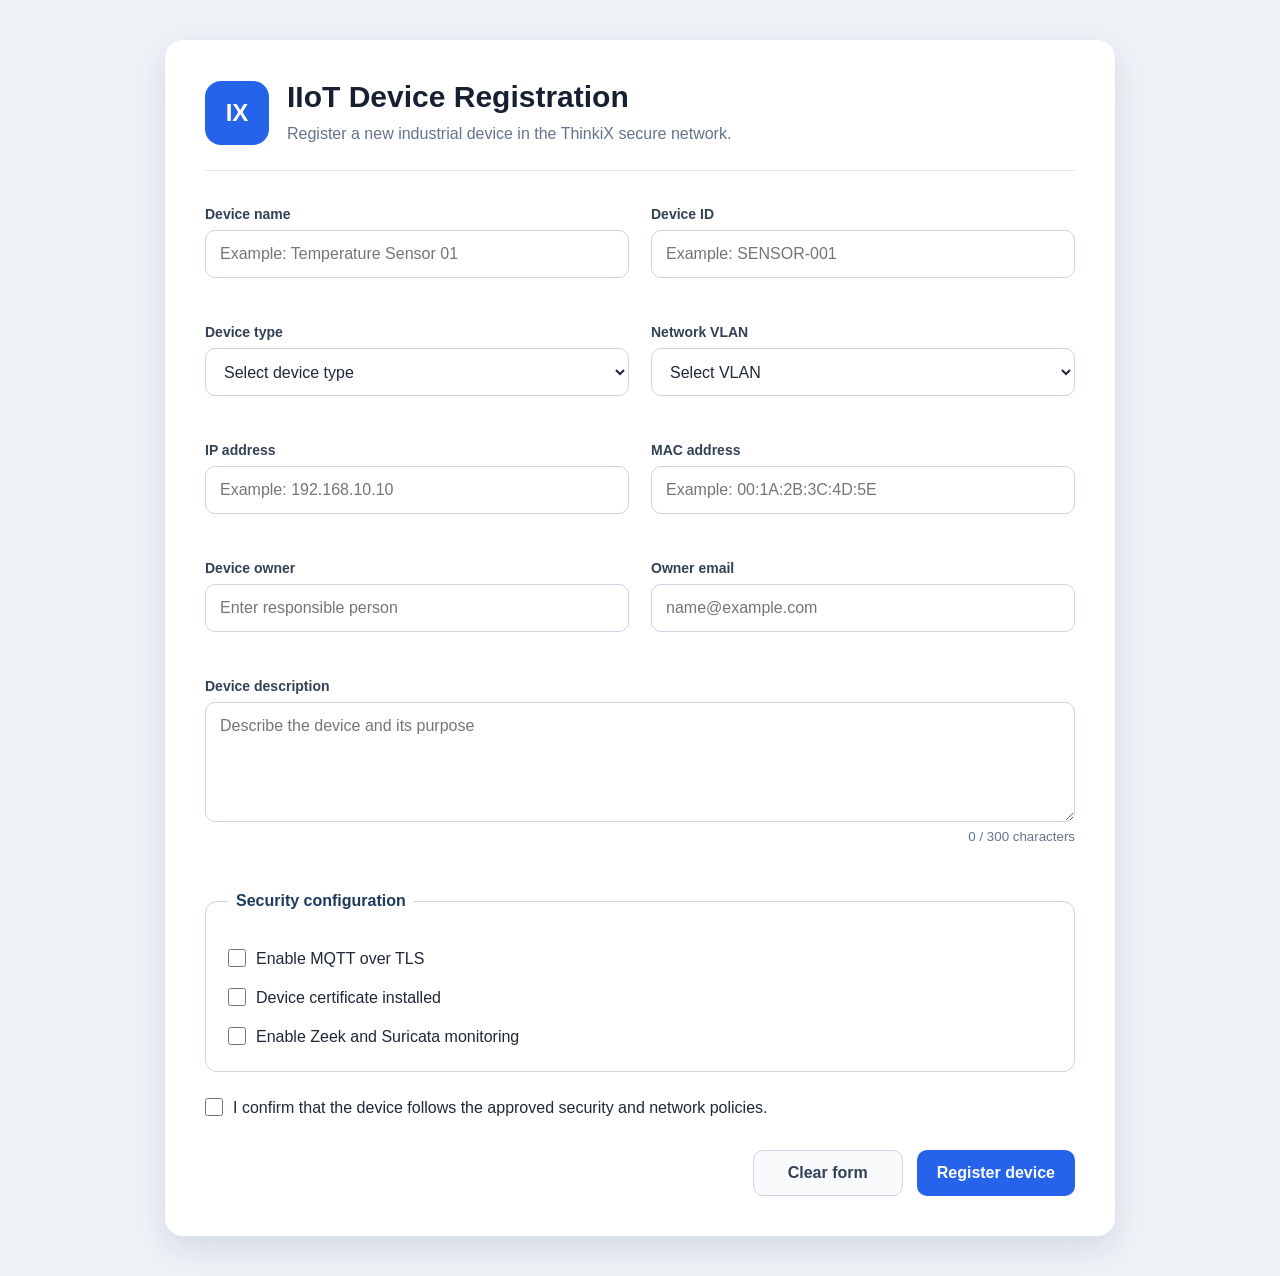
==== index.html @ 7ad6f5ff "Add files via upload" ====
<!doctype html>
<html lang="en">
  <head>
    <meta charset="UTF-8" />

    <meta name="viewport" content="width=device-width, initial-scale=1.0" />

    <title>IIoT Device Registration</title>

    <link rel="stylesheet" href="style.css" />
  </head>

  <body>
    <main class="page-container">
      <section class="form-card">
        <div class="form-header">
          <div class="logo">IX</div>

          <div>
            <h1>IIoT Device Registration</h1>

            <p>
              Register a new industrial device in the ThinkiX secure network.
            </p>
          </div>
        </div>

        <form id="deviceForm" novalidate>
          <div class="form-grid">
            <div class="form-group">
              <label for="deviceName"> Device name </label>

              <input
                type="text"
                id="deviceName"
                name="deviceName"
                placeholder="Example: Temperature Sensor 01"
              />

              <small class="error-message" id="deviceNameError"></small>
            </div>

            <div class="form-group">
              <label for="deviceId"> Device ID </label>

              <input
                type="text"
                id="deviceId"
                name="deviceId"
                placeholder="Example: SENSOR-001"
              />

              <small class="error-message" id="deviceIdError"></small>
            </div>

            <div class="form-group">
              <label for="deviceType"> Device type </label>

              <select id="deviceType" name="deviceType">
                <option value="">Select device type</option>

                <option value="temperature-sensor">Temperature Sensor</option>

                <option value="pressure-sensor">Pressure Sensor</option>

                <option value="vibration-sensor">Vibration Sensor</option>

                <option value="plc-controller">PLC Controller</option>

                <option value="robotic-arm">Robotic Arm</option>

                <option value="monitoring-server">Monitoring Server</option>
              </select>

              <small class="error-message" id="deviceTypeError"></small>
            </div>

            <div class="form-group">
              <label for="vlan"> Network VLAN </label>

              <select id="vlan" name="vlan">
                <option value="">Select VLAN</option>

                <option value="10">VLAN 10 — IoT Sensors</option>

                <option value="20">VLAN 20 — Robotics and PLCs</option>

                <option value="30">VLAN 30 — Firewall</option>

                <option value="40">VLAN 40 — Monitoring</option>

                <option value="50">VLAN 50 — Management</option>
              </select>

              <small class="error-message" id="vlanError"></small>
            </div>

            <div class="form-group">
              <label for="ipAddress"> IP address </label>

              <input
                type="text"
                id="ipAddress"
                name="ipAddress"
                placeholder="Example: 192.168.10.10"
              />

              <small class="error-message" id="ipAddressError"></small>
            </div>

            <div class="form-group">
              <label for="macAddress"> MAC address </label>

              <input
                type="text"
                id="macAddress"
                name="macAddress"
                placeholder="Example: 00:1A:2B:3C:4D:5E"
              />

              <small class="error-message" id="macAddressError"></small>
            </div>

            <div class="form-group">
              <label for="ownerName"> Device owner </label>

              <input
                type="text"
                id="ownerName"
                name="ownerName"
                placeholder="Enter responsible person"
              />

              <small class="error-message" id="ownerNameError"></small>
            </div>

            <div class="form-group">
              <label for="email"> Owner email </label>

              <input
                type="email"
                id="email"
                name="email"
                placeholder="name@example.com"
              />

              <small class="error-message" id="emailError"></small>
            </div>
          </div>

          <div class="form-group full-width">
            <label for="description"> Device description </label>

            <textarea
              id="description"
              name="description"
              rows="5"
              placeholder="Describe the device and its purpose"
            ></textarea>

            <small class="character-count" id="characterCount">
              0 / 300 characters
            </small>

            <small class="error-message" id="descriptionError"></small>
          </div>

          <fieldset class="security-section">
            <legend>Security configuration</legend>

            <label class="checkbox-label">
              <input type="checkbox" id="tlsEnabled" name="tlsEnabled" />

              <span> Enable MQTT over TLS </span>
            </label>

            <label class="checkbox-label">
              <input
                type="checkbox"
                id="certificateInstalled"
                name="certificateInstalled"
              />

              <span> Device certificate installed </span>
            </label>

            <label class="checkbox-label">
              <input
                type="checkbox"
                id="monitoringEnabled"
                name="monitoringEnabled"
              />

              <span> Enable Zeek and Suricata monitoring </span>
            </label>
          </fieldset>

          <label class="checkbox-label agreement">
            <input type="checkbox" id="agreement" name="agreement" />

            <span>
              I confirm that the device follows the approved security and
              network policies.
            </span>
          </label>

          <small class="error-message" id="agreementError"></small>

          <div class="button-group">
            <button type="reset" class="secondary-button" id="resetButton">
              Clear form
            </button>

            <button type="submit" class="primary-button">
              Register device
            </button>
          </div>
        </form>

        <div class="success-message" id="successMessage" role="alert">
          <h2>Registration successful</h2>

          <p>
            The device information has been validated and submitted
            successfully.
          </p>
        </div>
      </section>
    </main>

    <script src="script.js"></script>
  </body>
</html>
---- style.css ----
* {
  box-sizing: border-box;
  margin: 0;
  padding: 0;
}

body {
  min-height: 100vh;
  font-family: Arial, Helvetica, sans-serif;
  background: #eef3f8;
  color: #1f2937;
}

button,
input,
select,
textarea {
  font: inherit;
}

.page-container {
  width: 100%;
  min-height: 100vh;
  padding: 40px 20px;
  display: flex;
  justify-content: center;
  align-items: flex-start;
}

.form-card {
  width: 100%;
  max-width: 950px;
  padding: 40px;
  background: #ffffff;
  border-radius: 18px;
  box-shadow: 0 12px 35px rgba(15, 23, 42, 0.12);
}

.form-header {
  display: flex;
  align-items: center;
  gap: 18px;
  margin-bottom: 35px;
  padding-bottom: 24px;
  border-bottom: 1px solid #dbe4ee;
}

.logo {
  width: 64px;
  height: 64px;
  flex-shrink: 0;
  display: grid;
  place-items: center;
  border-radius: 16px;
  background: #2563eb;
  color: #ffffff;
  font-size: 24px;
  font-weight: 700;
}

.form-header h1 {
  margin-bottom: 8px;
  font-size: 30px;
  color: #172033;
}

.form-header p {
  line-height: 1.5;
  color: #64748b;
}

.form-grid {
  display: grid;
  grid-template-columns: repeat(2, 1fr);
  gap: 22px;
}

.form-group {
  display: flex;
  flex-direction: column;
}

.form-group label {
  margin-bottom: 8px;
  font-size: 14px;
  font-weight: 700;
  color: #334155;
}

input,
select,
textarea {
  width: 100%;
  border: 1px solid #cbd5e1;
  border-radius: 10px;
  background: #ffffff;
  color: #1f2937;
  outline: none;
  transition:
    border-color 0.2s,
    box-shadow 0.2s;
}

input,
select {
  height: 48px;
  padding: 0 14px;
}

textarea {
  min-height: 120px;
  padding: 14px;
  resize: vertical;
}

input:focus,
select:focus,
textarea:focus {
  border-color: #2563eb;
  box-shadow: 0 0 0 3px rgba(37, 99, 235, 0.15);
}

input.invalid,
select.invalid,
textarea.invalid {
  border-color: #dc2626;
}

.full-width {
  margin-top: 22px;
}

.character-count {
  margin-top: 7px;
  text-align: right;
  color: #64748b;
}

.error-message {
  min-height: 18px;
  margin-top: 6px;
  color: #dc2626;
  font-size: 13px;
}

.security-section {
  margin-top: 24px;
  padding: 22px;
  border: 1px solid #cbd5e1;
  border-radius: 12px;
}

.security-section legend {
  padding: 0 8px;
  font-weight: 700;
  color: #1e3a5f;
}

.checkbox-label {
  display: flex;
  align-items: flex-start;
  gap: 10px;
  margin-top: 15px;
  line-height: 1.5;
  cursor: pointer;
}

.checkbox-label input {
  width: 18px;
  height: 18px;
  margin-top: 2px;
  accent-color: #2563eb;
}

.agreement {
  margin-top: 24px;
}

.button-group {
  display: flex;
  justify-content: flex-end;
  gap: 14px;
  margin-top: 30px;
}

button {
  min-width: 150px;
  padding: 13px 20px;
  border: none;
  border-radius: 10px;
  font-weight: 700;
  cursor: pointer;
  transition:
    transform 0.2s,
    background 0.2s;
}

button:hover {
  transform: translateY(-1px);
}

.primary-button {
  background: #2563eb;
  color: #ffffff;
}

.primary-button:hover {
  background: #1d4ed8;
}

.secondary-button {
  border: 1px solid #cbd5e1;
  background: #f8fafc;
  color: #334155;
}

.secondary-button:hover {
  background: #e2e8f0;
}

.success-message {
  display: none;
  margin-top: 28px;
  padding: 20px;
  border: 1px solid #86efac;
  border-radius: 12px;
  background: #f0fdf4;
  color: #166534;
}

.success-message h2 {
  margin-bottom: 8px;
  font-size: 20px;
}

.success-message.show {
  display: block;
}

@media (max-width: 700px) {
  .page-container {
    padding: 20px 12px;
  }

  .form-card {
    padding: 24px 18px;
  }

  .form-header {
    align-items: flex-start;
  }

  .form-header h1 {
    font-size: 24px;
  }

  .form-grid {
    grid-template-columns: 1fr;
  }

  .button-group {
    flex-direction: column-reverse;
  }

  button {
    width: 100%;
  }
}
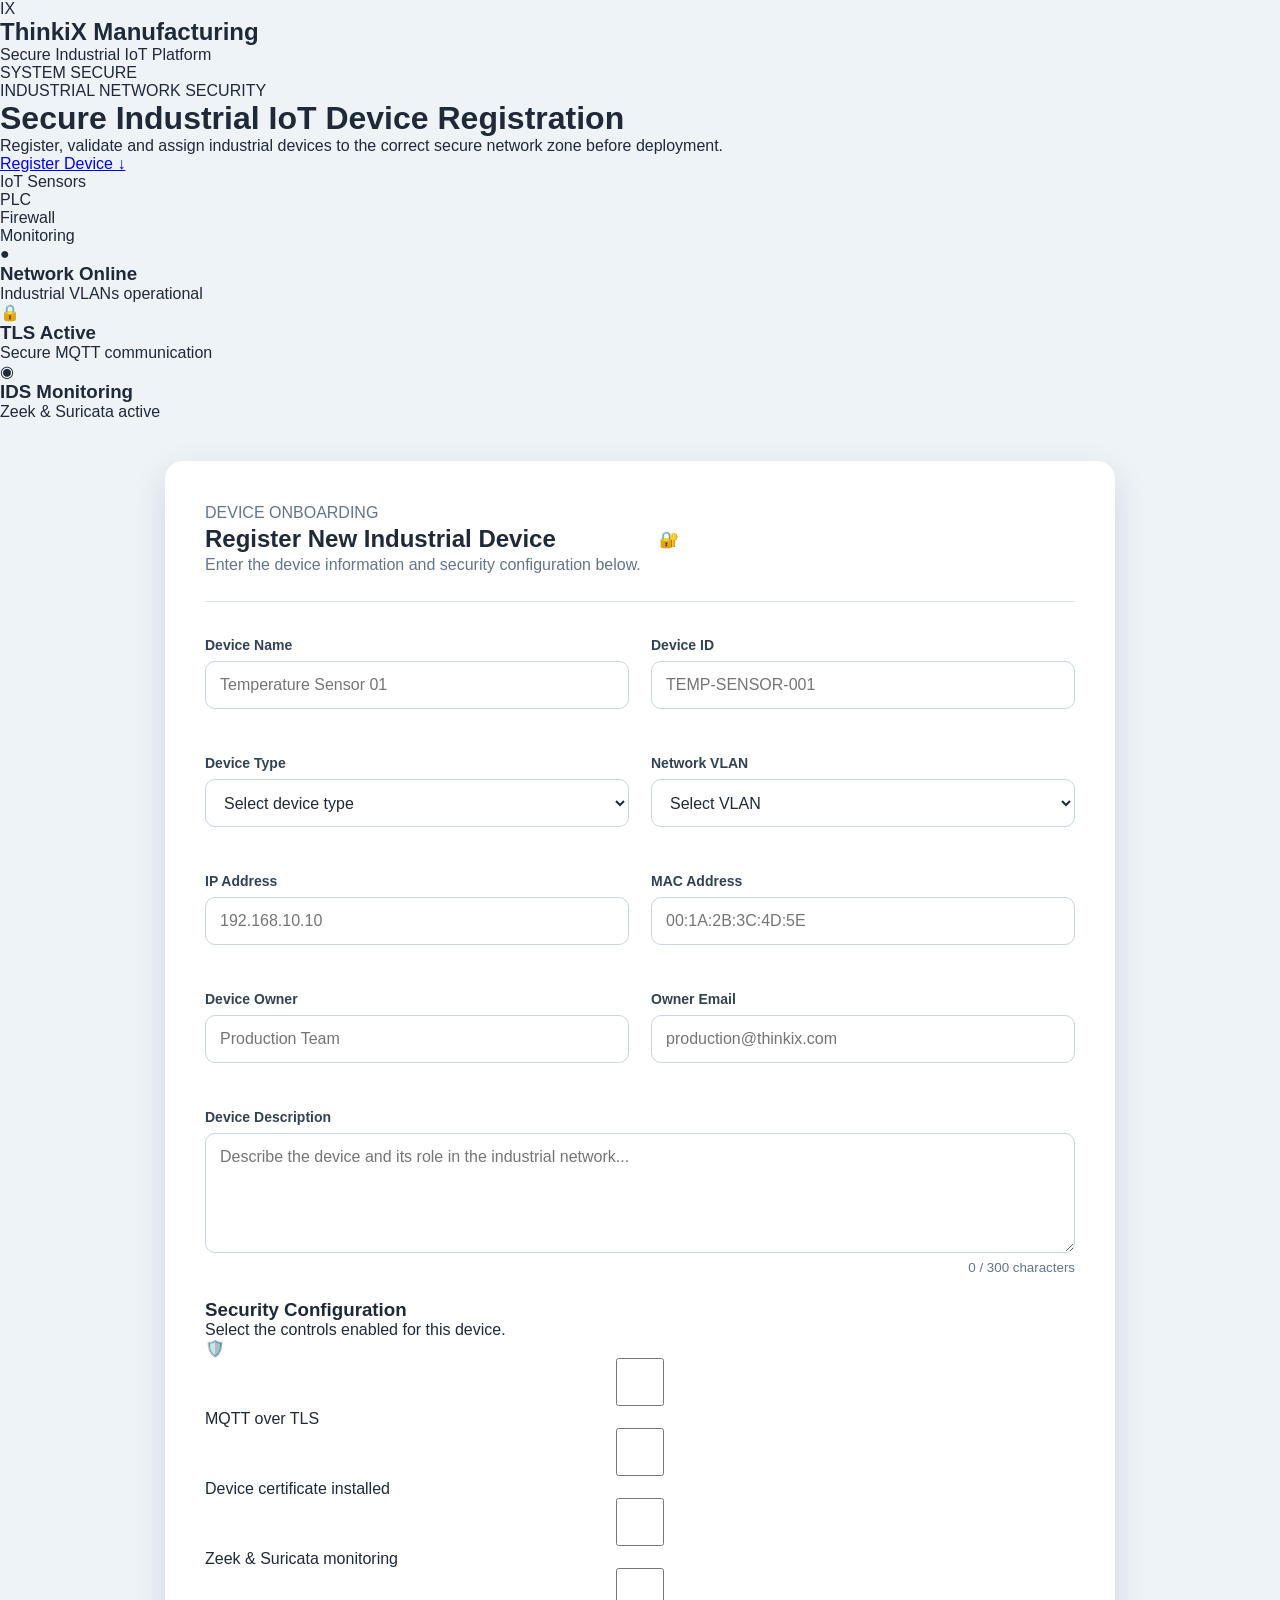
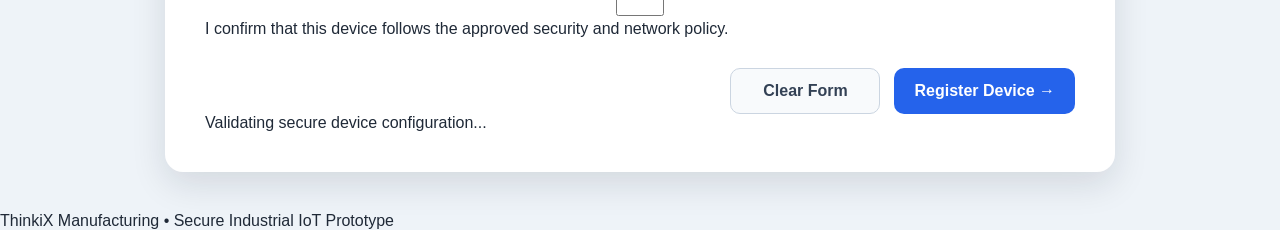
==== commit add6672b: "index.html" ====
--- a/index.html
+++ b/index.html
@@ -2,39 +2,127 @@
 <html lang="en">
   <head>
     <meta charset="UTF-8" />
-
     <meta name="viewport" content="width=device-width, initial-scale=1.0" />
 
-    <title>IIoT Device Registration</title>
+    <title>ThinkiX Secure IIoT Registration</title>
 
     <link rel="stylesheet" href="style.css" />
   </head>
 
   <body>
+    <header class="hero">
+      <nav class="navbar">
+        <div class="brand">
+          <div class="brand-icon">IX</div>
+
+          <div>
+            <h2>ThinkiX Manufacturing</h2>
+            <p>Secure Industrial IoT Platform</p>
+          </div>
+        </div>
+
+        <div class="secure-badge">
+          <span class="status-dot"></span>
+          SYSTEM SECURE
+        </div>
+      </nav>
+
+      <div class="hero-content">
+        <div class="hero-text">
+          <p class="eyebrow">INDUSTRIAL NETWORK SECURITY</p>
+
+          <h1>
+            Secure Industrial IoT
+            <span>Device Registration</span>
+          </h1>
+
+          <p class="hero-description">
+            Register, validate and assign industrial devices to the correct
+            secure network zone before deployment.
+          </p>
+
+          <a href="#registration" class="hero-button"> Register Device ↓ </a>
+        </div>
+
+        <div class="network-animation">
+          <div class="network-label sensor-label">IoT Sensors</div>
+
+          <div class="network-label plc-label">PLC</div>
+
+          <div class="network-label firewall-label">Firewall</div>
+
+          <div class="network-label ids-label">Monitoring</div>
+
+          <div class="node sensor-node"></div>
+          <div class="node plc-node"></div>
+          <div class="node firewall-node"></div>
+          <div class="node ids-node"></div>
+
+          <div class="network-line line-one"></div>
+          <div class="network-line line-two"></div>
+          <div class="network-line line-three"></div>
+
+          <div class="moving-packet packet-one"></div>
+          <div class="moving-packet packet-two"></div>
+          <div class="moving-packet packet-three"></div>
+        </div>
+      </div>
+    </header>
+
+    <section class="status-section">
+      <div class="status-card">
+        <div class="status-icon">●</div>
+
+        <div>
+          <h3>Network Online</h3>
+          <p>Industrial VLANs operational</p>
+        </div>
+      </div>
+
+      <div class="status-card">
+        <div class="status-icon">🔒</div>
+
+        <div>
+          <h3>TLS Active</h3>
+          <p>Secure MQTT communication</p>
+        </div>
+      </div>
+
+      <div class="status-card">
+        <div class="status-icon">◉</div>
+
+        <div>
+          <h3>IDS Monitoring</h3>
+          <p>Zeek & Suricata active</p>
+        </div>
+      </div>
+    </section>
+
     <main class="page-container">
-      <section class="form-card">
+      <section class="form-card" id="registration">
         <div class="form-header">
-          <div class="logo">IX</div>
-
           <div>
-            <h1>IIoT Device Registration</h1>
+            <p class="section-label">DEVICE ONBOARDING</p>
+
+            <h2>Register New Industrial Device</h2>
 
             <p>
-              Register a new industrial device in the ThinkiX secure network.
+              Enter the device information and security configuration below.
             </p>
           </div>
+
+          <div class="security-ring">🔐</div>
         </div>
 
         <form id="deviceForm" novalidate>
           <div class="form-grid">
             <div class="form-group">
-              <label for="deviceName"> Device name </label>
+              <label for="deviceName"> Device Name </label>
 
               <input
                 type="text"
                 id="deviceName"
-                name="deviceName"
-                placeholder="Example: Temperature Sensor 01"
+                placeholder="Temperature Sensor 01"
               />
 
               <small class="error-message" id="deviceNameError"></small>
@@ -43,33 +131,28 @@
             <div class="form-group">
               <label for="deviceId"> Device ID </label>
 
-              <input
-                type="text"
-                id="deviceId"
-                name="deviceId"
-                placeholder="Example: SENSOR-001"
-              />
+              <input type="text" id="deviceId" placeholder="TEMP-SENSOR-001" />
 
               <small class="error-message" id="deviceIdError"></small>
             </div>
 
             <div class="form-group">
-              <label for="deviceType"> Device type </label>
-
-              <select id="deviceType" name="deviceType">
+              <label for="deviceType"> Device Type </label>
+
+              <select id="deviceType">
                 <option value="">Select device type</option>
 
-                <option value="temperature-sensor">Temperature Sensor</option>
-
-                <option value="pressure-sensor">Pressure Sensor</option>
-
-                <option value="vibration-sensor">Vibration Sensor</option>
-
-                <option value="plc-controller">PLC Controller</option>
-
-                <option value="robotic-arm">Robotic Arm</option>
-
-                <option value="monitoring-server">Monitoring Server</option>
+                <option value="temperature">Temperature Sensor</option>
+
+                <option value="pressure">Pressure Sensor</option>
+
+                <option value="vibration">Vibration Sensor</option>
+
+                <option value="plc">PLC Controller</option>
+
+                <option value="robotic">Robotic Arm</option>
+
+                <option value="monitoring">Monitoring Server</option>
               </select>
 
               <small class="error-message" id="deviceTypeError"></small>
@@ -78,12 +161,12 @@
             <div class="form-group">
               <label for="vlan"> Network VLAN </label>
 
-              <select id="vlan" name="vlan">
+              <select id="vlan">
                 <option value="">Select VLAN</option>
 
                 <option value="10">VLAN 10 — IoT Sensors</option>
 
-                <option value="20">VLAN 20 — Robotics and PLCs</option>
+                <option value="20">VLAN 20 — Robotics / PLC</option>
 
                 <option value="30">VLAN 30 — Firewall</option>
 
@@ -96,52 +179,40 @@
             </div>
 
             <div class="form-group">
-              <label for="ipAddress"> IP address </label>
-
-              <input
-                type="text"
-                id="ipAddress"
-                name="ipAddress"
-                placeholder="Example: 192.168.10.10"
-              />
+              <label for="ipAddress"> IP Address </label>
+
+              <input type="text" id="ipAddress" placeholder="192.168.10.10" />
 
               <small class="error-message" id="ipAddressError"></small>
             </div>
 
             <div class="form-group">
-              <label for="macAddress"> MAC address </label>
+              <label for="macAddress"> MAC Address </label>
 
               <input
                 type="text"
                 id="macAddress"
-                name="macAddress"
-                placeholder="Example: 00:1A:2B:3C:4D:5E"
+                placeholder="00:1A:2B:3C:4D:5E"
               />
 
               <small class="error-message" id="macAddressError"></small>
             </div>
 
             <div class="form-group">
-              <label for="ownerName"> Device owner </label>
-
-              <input
-                type="text"
-                id="ownerName"
-                name="ownerName"
-                placeholder="Enter responsible person"
-              />
+              <label for="ownerName"> Device Owner </label>
+
+              <input type="text" id="ownerName" placeholder="Production Team" />
 
               <small class="error-message" id="ownerNameError"></small>
             </div>
 
             <div class="form-group">
-              <label for="email"> Owner email </label>
+              <label for="email"> Owner Email </label>
 
               <input
                 type="email"
                 id="email"
-                name="email"
-                placeholder="name@example.com"
+                placeholder="production@thinkix.com"
               />
 
               <small class="error-message" id="emailError"></small>
@@ -149,13 +220,13 @@
           </div>
 
           <div class="form-group full-width">
-            <label for="description"> Device description </label>
+            <label for="description"> Device Description </label>
 
             <textarea
               id="description"
-              name="description"
               rows="5"
-              placeholder="Describe the device and its purpose"
+              maxlength="300"
+              placeholder="Describe the device and its role in the industrial network..."
             ></textarea>
 
             <small class="character-count" id="characterCount">
@@ -165,42 +236,47 @@
             <small class="error-message" id="descriptionError"></small>
           </div>
 
-          <fieldset class="security-section">
-            <legend>Security configuration</legend>
-
-            <label class="checkbox-label">
-              <input type="checkbox" id="tlsEnabled" name="tlsEnabled" />
-
-              <span> Enable MQTT over TLS </span>
+          <div class="security-box">
+            <div class="security-box-header">
+              <div>
+                <h3>Security Configuration</h3>
+                <p>Select the controls enabled for this device.</p>
+              </div>
+
+              <span class="shield"> 🛡️ </span>
+            </div>
+
+            <label class="toggle-row">
+              <input type="checkbox" id="tlsEnabled" />
+
+              <span class="toggle"></span>
+
+              <span> MQTT over TLS </span>
             </label>
 
-            <label class="checkbox-label">
-              <input
-                type="checkbox"
-                id="certificateInstalled"
-                name="certificateInstalled"
-              />
+            <label class="toggle-row">
+              <input type="checkbox" id="certificateInstalled" />
+
+              <span class="toggle"></span>
 
               <span> Device certificate installed </span>
             </label>
 
-            <label class="checkbox-label">
-              <input
-                type="checkbox"
-                id="monitoringEnabled"
-                name="monitoringEnabled"
-              />
-
-              <span> Enable Zeek and Suricata monitoring </span>
+            <label class="toggle-row">
+              <input type="checkbox" id="monitoringEnabled" />
+
+              <span class="toggle"></span>
+
+              <span> Zeek & Suricata monitoring </span>
             </label>
-          </fieldset>
-
-          <label class="checkbox-label agreement">
-            <input type="checkbox" id="agreement" name="agreement" />
+          </div>
+
+          <label class="agreement-row">
+            <input type="checkbox" id="agreement" />
 
             <span>
-              I confirm that the device follows the approved security and
-              network policies.
+              I confirm that this device follows the approved security and
+              network policy.
             </span>
           </label>
 
@@ -208,25 +284,38 @@
 
           <div class="button-group">
             <button type="reset" class="secondary-button" id="resetButton">
-              Clear form
+              Clear Form
             </button>
 
             <button type="submit" class="primary-button">
-              Register device
+              <span> Register Device </span>
+
+              <span class="button-arrow"> → </span>
             </button>
           </div>
         </form>
 
-        <div class="success-message" id="successMessage" role="alert">
-          <h2>Registration successful</h2>
-
-          <p>
-            The device information has been validated and submitted
-            successfully.
-          </p>
+        <div class="loading-box" id="loadingBox">
+          <div class="loader"></div>
+
+          <p>Validating secure device configuration...</p>
+        </div>
+
+        <div class="success-message" id="successMessage">
+          <div class="success-icon">✓</div>
+
+          <div>
+            <h3>Device Registration Successful</h3>
+
+            <p>Device information passed front-end validation successfully.</p>
+          </div>
         </div>
       </section>
     </main>
+
+    <footer>
+      <p>ThinkiX Manufacturing • Secure Industrial IoT Prototype</p>
+    </footer>
 
     <script src="script.js"></script>
   </body>
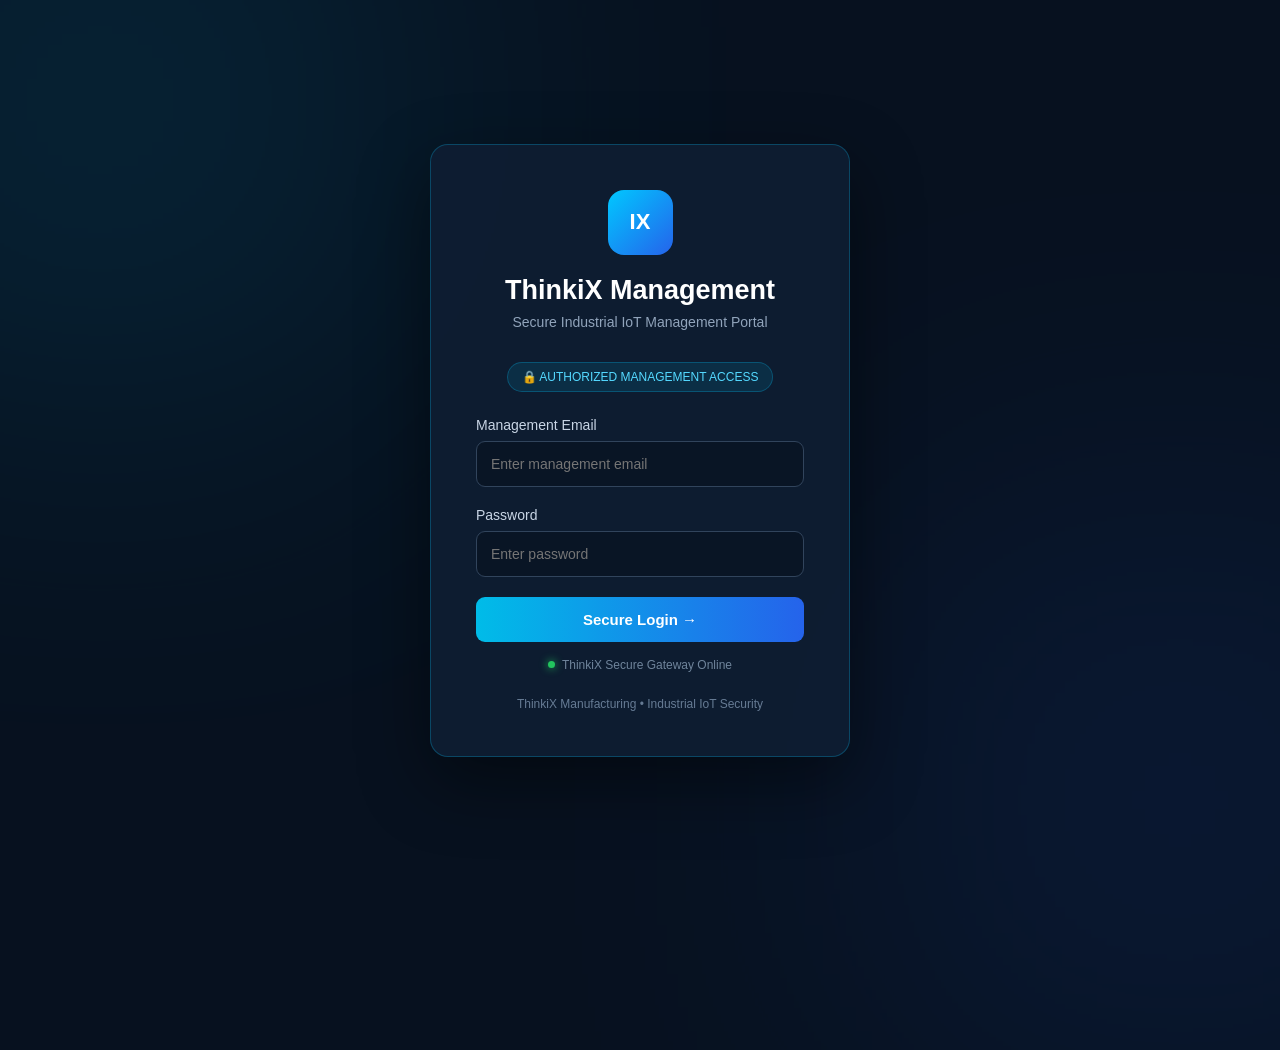
==== commit 9ccb5fb8: "index.html" ====
--- a/index.html
+++ b/index.html
@@ -4,319 +4,257 @@
     <meta charset="UTF-8" />
     <meta name="viewport" content="width=device-width, initial-scale=1.0" />
 
-    <title>ThinkiX Secure IIoT Registration</title>
-
-    <link rel="stylesheet" href="style.css" />
+    <title>ThinkiX | Management Login</title>
+
+    <style>
+      * {
+        margin: 0;
+        padding: 0;
+        box-sizing: border-box;
+        font-family: Arial, sans-serif;
+      }
+
+      body {
+        min-height: 100vh;
+        display: flex;
+        justify-content: center;
+        align-items: center;
+        background: #07111f;
+        color: white;
+        overflow: hidden;
+      }
+
+      /* Background glow */
+      body::before {
+        content: "";
+        position: absolute;
+        width: 500px;
+        height: 500px;
+        background: #00c8ff;
+        filter: blur(180px);
+        opacity: 0.15;
+        top: -150px;
+        left: -150px;
+      }
+
+      body::after {
+        content: "";
+        position: absolute;
+        width: 500px;
+        height: 500px;
+        background: #2563eb;
+        filter: blur(180px);
+        opacity: 0.15;
+        bottom: -150px;
+        right: -150px;
+      }
+
+      .login-container {
+        width: 420px;
+        padding: 45px;
+        background: rgba(15, 30, 50, 0.92);
+        border: 1px solid rgba(0, 200, 255, 0.25);
+        border-radius: 18px;
+        box-shadow: 0 25px 70px rgba(0, 0, 0, 0.45);
+        position: relative;
+        z-index: 1;
+      }
+
+      .logo {
+        width: 65px;
+        height: 65px;
+        margin: 0 auto 20px;
+        border-radius: 16px;
+        background: linear-gradient(135deg, #00c8ff, #2563eb);
+        display: flex;
+        align-items: center;
+        justify-content: center;
+        font-size: 22px;
+        font-weight: bold;
+      }
+
+      h1 {
+        text-align: center;
+        font-size: 27px;
+        margin-bottom: 8px;
+      }
+
+      .subtitle {
+        text-align: center;
+        color: #91a4bb;
+        font-size: 14px;
+        margin-bottom: 32px;
+      }
+
+      .management-badge {
+        width: fit-content;
+        margin: 0 auto 25px;
+        padding: 7px 14px;
+        border-radius: 20px;
+        background: rgba(0, 200, 255, 0.1);
+        border: 1px solid rgba(0, 200, 255, 0.25);
+        color: #54d9ff;
+        font-size: 12px;
+      }
+
+      label {
+        display: block;
+        margin-bottom: 8px;
+        color: #c8d5e5;
+        font-size: 14px;
+      }
+
+      input {
+        width: 100%;
+        padding: 14px;
+        margin-bottom: 20px;
+        border-radius: 9px;
+        border: 1px solid #31445c;
+        background: #091525;
+        color: white;
+        outline: none;
+        font-size: 14px;
+      }
+
+      input:focus {
+        border-color: #00c8ff;
+        box-shadow: 0 0 0 3px rgba(0, 200, 255, 0.08);
+      }
+
+      button {
+        width: 100%;
+        padding: 14px;
+        border: none;
+        border-radius: 9px;
+        background: linear-gradient(90deg, #00bce8, #2563eb);
+        color: white;
+        font-size: 15px;
+        font-weight: bold;
+        cursor: pointer;
+        transition: 0.2s;
+      }
+
+      button:hover {
+        transform: translateY(-2px);
+        box-shadow: 0 8px 25px rgba(0, 174, 255, 0.25);
+      }
+
+      .footer-text {
+        text-align: center;
+        margin-top: 25px;
+        color: #667b94;
+        font-size: 12px;
+      }
+
+      .status {
+        display: flex;
+        justify-content: center;
+        align-items: center;
+        gap: 7px;
+        margin-top: 16px;
+        color: #6f849b;
+        font-size: 12px;
+      }
+
+      .dot {
+        width: 7px;
+        height: 7px;
+        background: #22c55e;
+        border-radius: 50%;
+        box-shadow: 0 0 8px #22c55e;
+      }
+    </style>
   </head>
 
   <body>
-    <header class="hero">
-      <nav class="navbar">
-        <div class="brand">
-          <div class="brand-icon">IX</div>
-
-          <div>
-            <h2>ThinkiX Manufacturing</h2>
-            <p>Secure Industrial IoT Platform</p>
-          </div>
-        </div>
-
-        <div class="secure-badge">
-          <span class="status-dot"></span>
-          SYSTEM SECURE
-        </div>
-      </nav>
-
-      <div class="hero-content">
-        <div class="hero-text">
-          <p class="eyebrow">INDUSTRIAL NETWORK SECURITY</p>
-
-          <h1>
-            Secure Industrial IoT
-            <span>Device Registration</span>
-          </h1>
-
-          <p class="hero-description">
-            Register, validate and assign industrial devices to the correct
-            secure network zone before deployment.
-          </p>
-
-          <a href="#registration" class="hero-button"> Register Device ↓ </a>
-        </div>
-
-        <div class="network-animation">
-          <div class="network-label sensor-label">IoT Sensors</div>
-
-          <div class="network-label plc-label">PLC</div>
-
-          <div class="network-label firewall-label">Firewall</div>
-
-          <div class="network-label ids-label">Monitoring</div>
-
-          <div class="node sensor-node"></div>
-          <div class="node plc-node"></div>
-          <div class="node firewall-node"></div>
-          <div class="node ids-node"></div>
-
-          <div class="network-line line-one"></div>
-          <div class="network-line line-two"></div>
-          <div class="network-line line-three"></div>
-
-          <div class="moving-packet packet-one"></div>
-          <div class="moving-packet packet-two"></div>
-          <div class="moving-packet packet-three"></div>
-        </div>
+    <div class="login-container">
+      <div class="logo">IX</div>
+
+      <h1>ThinkiX Management</h1>
+
+      <p class="subtitle">Secure Industrial IoT Management Portal</p>
+
+      <div class="management-badge">🔒 AUTHORIZED MANAGEMENT ACCESS</div>
+
+      <form id="loginForm">
+        <label for="email">Management Email</label>
+
+        <input
+          type="email"
+          id="email"
+          placeholder="Enter management email"
+          required
+        />
+
+        <label for="password">Password</label>
+
+        <input
+          type="password"
+          id="password"
+          placeholder="Enter password"
+          required
+        />
+
+        <button type="submit">Secure Login →</button>
+      </form>
+
+      <div class="status">
+        <span class="dot"></span>
+        ThinkiX Secure Gateway Online
       </div>
-    </header>
-
-    <section class="status-section">
-      <div class="status-card">
-        <div class="status-icon">●</div>
-
-        <div>
-          <h3>Network Online</h3>
-          <p>Industrial VLANs operational</p>
-        </div>
-      </div>
-
-      <div class="status-card">
-        <div class="status-icon">🔒</div>
-
-        <div>
-          <h3>TLS Active</h3>
-          <p>Secure MQTT communication</p>
-        </div>
-      </div>
-
-      <div class="status-card">
-        <div class="status-icon">◉</div>
-
-        <div>
-          <h3>IDS Monitoring</h3>
-          <p>Zeek & Suricata active</p>
-        </div>
-      </div>
-    </section>
-
-    <main class="page-container">
-      <section class="form-card" id="registration">
-        <div class="form-header">
-          <div>
-            <p class="section-label">DEVICE ONBOARDING</p>
-
-            <h2>Register New Industrial Device</h2>
-
-            <p>
-              Enter the device information and security configuration below.
-            </p>
-          </div>
-
-          <div class="security-ring">🔐</div>
-        </div>
-
-        <form id="deviceForm" novalidate>
-          <div class="form-grid">
-            <div class="form-group">
-              <label for="deviceName"> Device Name </label>
-
-              <input
-                type="text"
-                id="deviceName"
-                placeholder="Temperature Sensor 01"
-              />
-
-              <small class="error-message" id="deviceNameError"></small>
-            </div>
-
-            <div class="form-group">
-              <label for="deviceId"> Device ID </label>
-
-              <input type="text" id="deviceId" placeholder="TEMP-SENSOR-001" />
-
-              <small class="error-message" id="deviceIdError"></small>
-            </div>
-
-            <div class="form-group">
-              <label for="deviceType"> Device Type </label>
-
-              <select id="deviceType">
-                <option value="">Select device type</option>
-
-                <option value="temperature">Temperature Sensor</option>
-
-                <option value="pressure">Pressure Sensor</option>
-
-                <option value="vibration">Vibration Sensor</option>
-
-                <option value="plc">PLC Controller</option>
-
-                <option value="robotic">Robotic Arm</option>
-
-                <option value="monitoring">Monitoring Server</option>
-              </select>
-
-              <small class="error-message" id="deviceTypeError"></small>
-            </div>
-
-            <div class="form-group">
-              <label for="vlan"> Network VLAN </label>
-
-              <select id="vlan">
-                <option value="">Select VLAN</option>
-
-                <option value="10">VLAN 10 — IoT Sensors</option>
-
-                <option value="20">VLAN 20 — Robotics / PLC</option>
-
-                <option value="30">VLAN 30 — Firewall</option>
-
-                <option value="40">VLAN 40 — Monitoring</option>
-
-                <option value="50">VLAN 50 — Management</option>
-              </select>
-
-              <small class="error-message" id="vlanError"></small>
-            </div>
-
-            <div class="form-group">
-              <label for="ipAddress"> IP Address </label>
-
-              <input type="text" id="ipAddress" placeholder="192.168.10.10" />
-
-              <small class="error-message" id="ipAddressError"></small>
-            </div>
-
-            <div class="form-group">
-              <label for="macAddress"> MAC Address </label>
-
-              <input
-                type="text"
-                id="macAddress"
-                placeholder="00:1A:2B:3C:4D:5E"
-              />
-
-              <small class="error-message" id="macAddressError"></small>
-            </div>
-
-            <div class="form-group">
-              <label for="ownerName"> Device Owner </label>
-
-              <input type="text" id="ownerName" placeholder="Production Team" />
-
-              <small class="error-message" id="ownerNameError"></small>
-            </div>
-
-            <div class="form-group">
-              <label for="email"> Owner Email </label>
-
-              <input
-                type="email"
-                id="email"
-                placeholder="production@thinkix.com"
-              />
-
-              <small class="error-message" id="emailError"></small>
-            </div>
-          </div>
-
-          <div class="form-group full-width">
-            <label for="description"> Device Description </label>
-
-            <textarea
-              id="description"
-              rows="5"
-              maxlength="300"
-              placeholder="Describe the device and its role in the industrial network..."
-            ></textarea>
-
-            <small class="character-count" id="characterCount">
-              0 / 300 characters
-            </small>
-
-            <small class="error-message" id="descriptionError"></small>
-          </div>
-
-          <div class="security-box">
-            <div class="security-box-header">
-              <div>
-                <h3>Security Configuration</h3>
-                <p>Select the controls enabled for this device.</p>
-              </div>
-
-              <span class="shield"> 🛡️ </span>
-            </div>
-
-            <label class="toggle-row">
-              <input type="checkbox" id="tlsEnabled" />
-
-              <span class="toggle"></span>
-
-              <span> MQTT over TLS </span>
-            </label>
-
-            <label class="toggle-row">
-              <input type="checkbox" id="certificateInstalled" />
-
-              <span class="toggle"></span>
-
-              <span> Device certificate installed </span>
-            </label>
-
-            <label class="toggle-row">
-              <input type="checkbox" id="monitoringEnabled" />
-
-              <span class="toggle"></span>
-
-              <span> Zeek & Suricata monitoring </span>
-            </label>
-          </div>
-
-          <label class="agreement-row">
-            <input type="checkbox" id="agreement" />
-
-            <span>
-              I confirm that this device follows the approved security and
-              network policy.
-            </span>
-          </label>
-
-          <small class="error-message" id="agreementError"></small>
-
-          <div class="button-group">
-            <button type="reset" class="secondary-button" id="resetButton">
-              Clear Form
-            </button>
-
-            <button type="submit" class="primary-button">
-              <span> Register Device </span>
-
-              <span class="button-arrow"> → </span>
-            </button>
-          </div>
-        </form>
-
-        <div class="loading-box" id="loadingBox">
-          <div class="loader"></div>
-
-          <p>Validating secure device configuration...</p>
-        </div>
-
-        <div class="success-message" id="successMessage">
-          <div class="success-icon">✓</div>
-
-          <div>
-            <h3>Device Registration Successful</h3>
-
-            <p>Device information passed front-end validation successfully.</p>
-          </div>
-        </div>
-      </section>
-    </main>
-
-    <footer>
-      <p>ThinkiX Manufacturing • Secure Industrial IoT Prototype</p>
-    </footer>
-
-    <script src="script.js"></script>
+
+      <p class="footer-text">ThinkiX Manufacturing • Industrial IoT Security</p>
+    </div>
+
+    <!-- LOGIN CONNECTION TO PYTHON BACKEND -->
+
+    <script>
+      const loginForm = document.getElementById("loginForm");
+
+      loginForm.addEventListener("submit", async function (event) {
+        // Stop page from refreshing
+        event.preventDefault();
+
+        // Get entered email and password
+        const email = document.getElementById("email").value;
+
+        const password = document.getElementById("password").value;
+
+        try {
+          // Send login details to Python
+          const response = await fetch("http://127.0.0.1:5000/login", {
+            method: "POST",
+
+            headers: {
+              "Content-Type": "application/json",
+            },
+
+            body: JSON.stringify({
+              email: email,
+              password: password,
+            }),
+          });
+
+          const result = await response.json();
+
+          // Correct login
+          if (result.success) {
+            window.location.href = "management.html";
+          }
+
+          // Wrong login
+          else {
+            alert("Invalid email or password");
+          }
+        } catch (error) {
+          // Python backend isn't running
+          console.error(error);
+
+          alert(
+            "Cannot connect to ThinkiX backend. Please make sure the Python server is running.",
+          );
+        }
+      });
+    </script>
   </body>
 </html>
